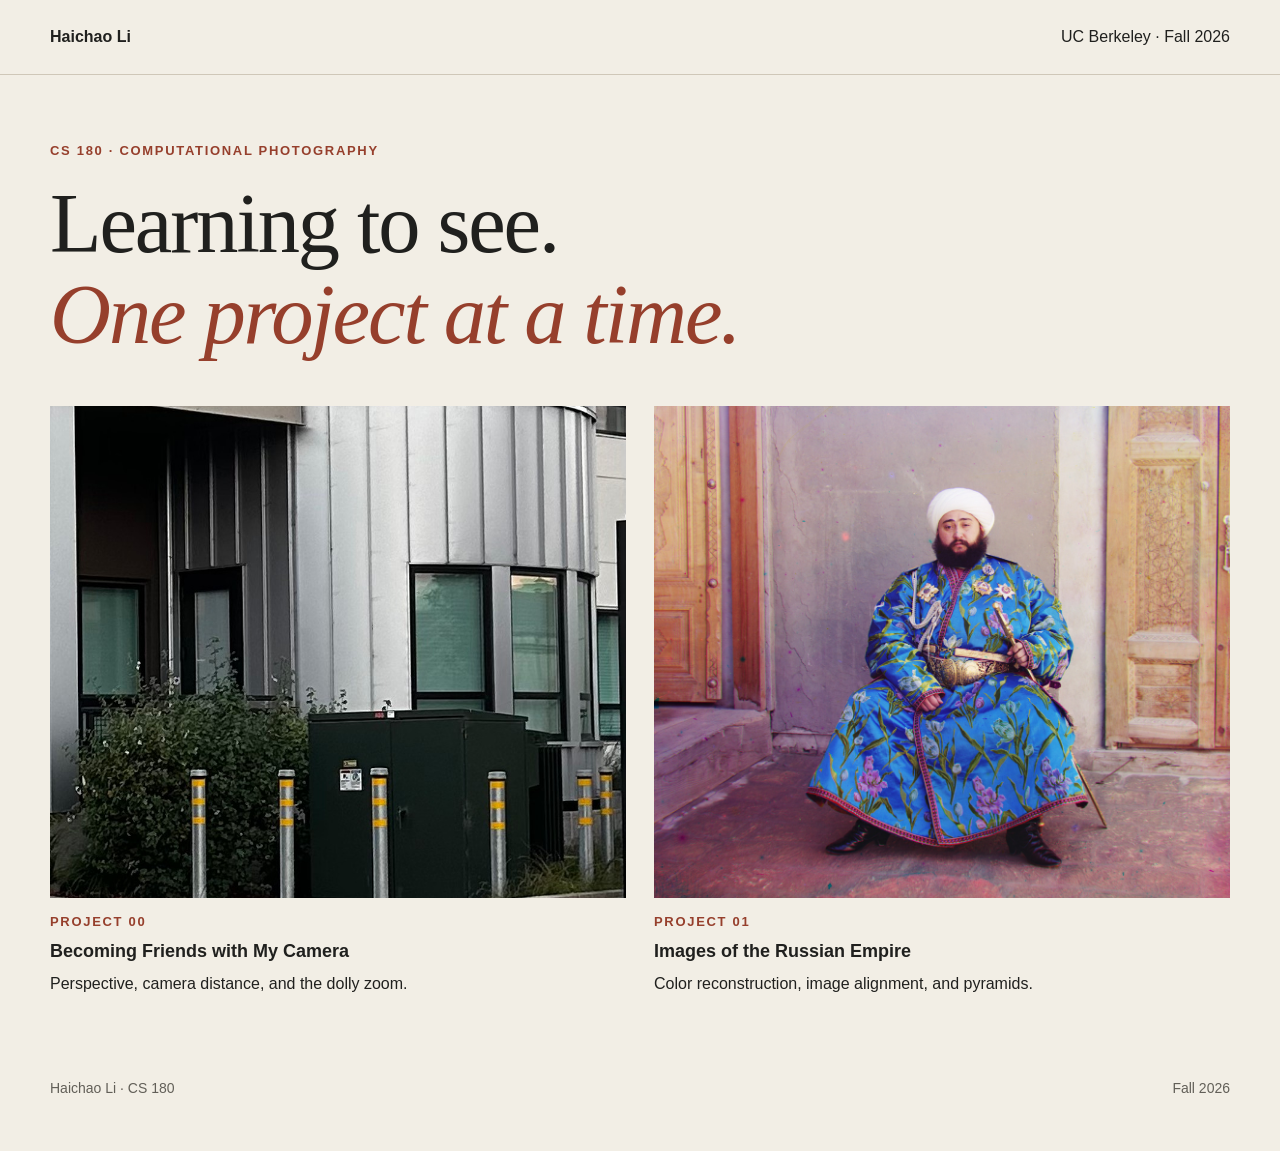
==== docs/index.html @ 75fae9b6 "Create course portfolio and add Project 1 color alignment report" ====
<!doctype html><html lang="en"><head><meta charset="utf-8"><meta name="viewport" content="width=device-width,initial-scale=1"><title>Haichao Li · CS180 Projects</title><meta name="description" content="Computational photography projects for UC Berkeley CS180, Fall 2026."><link rel="stylesheet" href="project1/styles.css"><link rel="icon" href="favicon.svg" type="image/svg+xml"><link rel="canonical" href="https://haichaolihc.github.io/cs180-projects/"></head><body><header><div class="wrap"><span class="brand">Haichao Li</span><span>UC Berkeley · Fall 2026</span></div></header><main class="wrap" style="padding-top:65px"><p class="eyebrow">CS 180 · Computational photography</p><h1>Learning to see.<br><em>One project at a time.</em></h1><div class="gallery" style="margin:45px 0 80px"><figure class="result"><a href="project0/"><img src="project0/assets/architecture-far.jpg" alt="Architectural perspective study" style="object-fit:cover"><figcaption><span class="eyebrow">Project 00</span><span class="name">Becoming Friends with My Camera</span><span>Perspective, camera distance, and the dolly zoom.</span></figcaption></a></figure><figure class="result"><a href="project1/"><img src="project1/images/hero.jpg" alt="Reconstructed portrait of the Emir of Bukhara" style="object-fit:cover"><figcaption><span class="eyebrow">Project 01</span><span class="name">Images of the Russian Empire</span><span>Color reconstruction, image alignment, and pyramids.</span></figcaption></a></figure></div></main><footer class="wrap"><span>Haichao Li · CS 180</span><span>Fall 2026</span></footer></body></html>
---- docs/project1/styles.css ----
@font-face{font-family:Geist;src:url('../fonts/geist-latin.woff2') format('woff2');font-weight:100 900;font-display:swap}
:root{--bg:#f2eee5;--paper:#faf8f2;--ink:#20201e;--muted:#625f58;--line:#cfc7b8;--accent:#963f2c;--serif:'Iowan Old Style','Palatino Linotype',Palatino,Georgia,serif}
*{box-sizing:border-box}html{scroll-behavior:smooth;scroll-padding-top:90px}body{margin:0;background:var(--bg);color:var(--ink);font:16px/1.7 Geist,Arial,sans-serif}a{color:inherit;text-underline-offset:4px}img{display:block;max-width:100%;height:auto}figure{margin:0}button,input{font:inherit}a:focus-visible,input:focus-visible{outline:3px solid var(--accent);outline-offset:5px}.wrap{width:min(1180px,calc(100% - 64px));margin:auto}
header{border-bottom:1px solid var(--line);background:var(--bg)}header .wrap{min-height:74px;display:flex;justify-content:space-between;align-items:center;gap:24px}header a{text-decoration:none;font-size:14px}nav{display:flex;gap:25px;flex-wrap:wrap}.brand{font-weight:600}.eyebrow{font-size:13px;letter-spacing:.13em;text-transform:uppercase;font-weight:600;color:var(--accent)}h1,h2,h3,p{margin-top:0}h1,h2{font-family:var(--serif);font-weight:400;line-height:1.08;letter-spacing:-.025em}h1{font-size:clamp(44px,6.6vw,86px);margin:16px 0 25px}h1 em{font-weight:400;color:var(--accent)}h2{font-size:clamp(33px,4vw,52px);margin-bottom:20px}h3{font-size:21px;font-weight:550;line-height:1.3}.hero{display:grid;grid-template-columns:.94fr 1.06fr;gap:60px;padding:64px 0 48px;align-items:center}.hero p{max-width:500px}.hero .byline{font-size:14px;margin-bottom:0;color:var(--muted)}.hero-image{background:#24231f;padding:12px}.hero-image img{width:100%}.hero-image figcaption{color:#ddd5c8;padding:10px 2px 0;font-size:13px}.stats{display:grid;grid-template-columns:repeat(3,1fr);border-block:1px solid var(--line);margin-bottom:70px;padding:21px 0;gap:30px}.stats strong{font-family:var(--serif);font-size:36px;font-weight:400;display:block;line-height:1.2}.stats span{font-size:14px;color:var(--muted)}
section.report{padding:0 0 74px;margin-bottom:64px;border-bottom:1px solid var(--line)}.section-title{display:grid;grid-template-columns:64px 1fr;gap:18px;margin-bottom:28px}.section-title .number{font-family:var(--serif);color:var(--accent);font-size:26px;padding-top:7px}.measure{max-width:800px}.prose-grid{display:grid;grid-template-columns:1fr 1fr;gap:44px}.formula{padding:20px 25px;background:var(--paper);border-left:2px solid var(--accent);font-family:Georgia,serif;font-size:20px;line-height:1.6;overflow-x:auto;margin:24px 0}.steps{display:grid;grid-template-columns:repeat(4,1fr);gap:22px;margin:32px 0}.step{border-top:1px solid var(--line);padding-top:15px}.step b{display:block;margin:5px 0 9px;font-weight:550}.step p{font-size:15px;color:var(--muted)}.step small{font-size:13px;color:var(--accent)}.gallery{display:grid;grid-template-columns:1fr 1fr;gap:36px 28px}.gallery.three{grid-template-columns:repeat(3,1fr)}.result img{width:100%;background:#292822;aspect-ratio:1.17;object-fit:contain}.result figcaption{padding-top:13px;display:flex;flex-direction:column;gap:3px}.result .name{font-size:18px;font-weight:550}.result .offset{font-size:13px;color:var(--muted);font-family:ui-monospace,SFMono-Regular,Consolas,monospace}.result .note{font-size:14px}.result .fail{color:var(--accent)}.result a{text-decoration:none}.result a:hover .name{text-decoration:underline}.table-wrap{overflow-x:auto;margin:25px 0}table{border-collapse:collapse;width:100%;font-size:14px;text-align:left}th{font-weight:600;padding:11px 10px;border-bottom:1px solid var(--ink);white-space:nowrap}td{padding:10px;border-bottom:1px solid var(--line);vertical-align:top}td.mono{font-family:ui-monospace,SFMono-Regular,Consolas,monospace;white-space:nowrap}.fine{font-size:14px;color:var(--muted)}.callout{padding:22px 26px;background:var(--paper);border-left:3px solid var(--accent);margin:25px 0}.callout p:last-child{margin-bottom:0}.comparison{display:grid;grid-template-columns:1fr 1fr;gap:24px;margin:26px 0}.comparison img{width:100%;aspect-ratio:1.14;object-fit:contain;background:#25241f}.comparison figcaption{font-size:14px;padding-top:10px}.comparison figcaption b{display:block;font-size:16px}.trace{display:grid;grid-template-columns:repeat(5,1fr);gap:15px;margin:28px 0}.trace div{border-top:2px solid var(--line);padding-top:10px}.trace strong{font-size:22px;font-family:var(--serif);font-weight:400}.trace span{display:block;font-size:13px}.source-list{padding-left:22px}.source-list li{padding-bottom:12px}.source-list a{overflow-wrap:anywhere}footer{display:flex;justify-content:space-between;gap:24px;padding:0 0 50px;font-size:14px;color:var(--muted)}.print-url{display:none}.back{color:var(--accent)}.plate-strip{display:grid;grid-template-columns:repeat(3,1fr);gap:16px;margin:24px 0}.plate-strip img{width:100%}.plate-strip figcaption{font-size:14px;padding-top:8px}.detail-pair img{aspect-ratio:1;object-fit:contain}.no-break{break-inside:avoid}
@media(max-width:800px){.wrap{width:calc(100% - 36px)}header .wrap{align-items:flex-start;padding-block:20px;flex-direction:column;gap:15px}nav{gap:16px}.hero{grid-template-columns:1fr;gap:28px;padding-top:38px}.hero-image{max-width:580px}.stats{gap:16px;margin-bottom:50px}.stats strong{font-size:29px}.stats span{font-size:13px}.prose-grid{grid-template-columns:1fr;gap:12px}.gallery.three{grid-template-columns:1fr}.steps{grid-template-columns:1fr 1fr}.section-title{grid-template-columns:35px 1fr;gap:8px}.gallery{gap:26px 16px}.result .name{font-size:16px}.result .offset{font-size:12px}.trace{grid-template-columns:repeat(3,1fr)}section.report{padding-bottom:44px;margin-bottom:44px}footer{flex-direction:column;gap:0}}
@media(max-width:520px){.gallery,.comparison{grid-template-columns:1fr}.stats{grid-template-columns:1fr 1fr 1fr}.stats strong{font-size:26px}.plate-strip{gap:8px}.plate-strip figcaption{font-size:12px}}
@media print{@page{size:A4;margin:15mm 13mm 17mm}html{scroll-behavior:auto}body{font-size:10pt;line-height:1.45;background:white}.wrap{width:100%}header{display:none}.print-url{display:block;font-size:8pt;overflow-wrap:anywhere;color:#555}h1{font-size:38pt}h2{font-size:25pt}h3{font-size:15pt}.eyebrow{font-size:8pt}.hero{padding:12px 0 20px;gap:25px}.hero-image{padding:7px}.hero-image figcaption{font-size:8pt}.hero .byline{font-size:9pt}.stats{margin-bottom:25px;padding:12px 0}.stats strong{font-size:24pt}.stats span{font-size:8pt}.section-title{grid-template-columns:28px 1fr;gap:8px;margin-bottom:12px}.section-title .number{font-size:18pt}section.report{break-before:page;border:0;margin:0;padding:0 0 15px}.measure{max-width:none}.prose-grid{gap:25px}.steps{gap:13px;margin:14px 0}.step p{font-size:9pt}.step small{font-size:8pt}.formula{font-size:13pt;padding:12px;margin:14px 0}.gallery{gap:20px 18px}.gallery.three{grid-template-columns:repeat(3,1fr)}.gallery .result{break-inside:avoid}.gallery .result img{max-height:64mm}.gallery.three .result img{max-height:47mm}.result .name{font-size:11pt}.result .offset,.result .note{font-size:8pt}.result figcaption{padding-top:7px}.table-wrap{overflow:visible}table{font-size:8pt}th,td{padding:6px}thead{display:table-header-group}tr{break-inside:avoid}.fine{font-size:8.5pt}.comparison{gap:16px;margin:15px 0;break-inside:avoid}.comparison img{max-height:71mm}.comparison figcaption{font-size:8.5pt}.comparison figcaption b{font-size:10pt}.callout{padding:13px 16px;margin:16px 0;break-inside:avoid}.trace{gap:10px}.trace strong{font-size:15pt}.trace span{font-size:8pt}.source-list{font-size:9pt}.source-list li{padding-bottom:8px}.plate-strip{margin:15px 0}.plate-strip img{max-height:44mm;object-fit:contain}.plate-strip figcaption{font-size:8pt}.comparison-heading{break-before:page;padding-top:10px}footer{padding:18px 0 0;font-size:8pt}a{text-decoration:none}.no-print{display:none}.detail-pair img{max-height:61mm}h2,h3{break-after:avoid}p{orphans:3;widows:3}}
@media print{.hero{grid-template-columns:.94fr 1.06fr}.prose-grid{grid-template-columns:1fr 1fr}.steps{grid-template-columns:repeat(4,1fr)}.trace{grid-template-columns:repeat(5,1fr)}.gallery .result img{max-height:58mm}table{font-size:7.8pt}th,td{padding:4px 6px}.table-wrap{margin:15px 0}section[id="04"] .gallery{grid-template-columns:repeat(3,1fr)}section[id="04"] .gallery .result img{max-height:48mm}.stats{gap:15px}footer{display:none}}
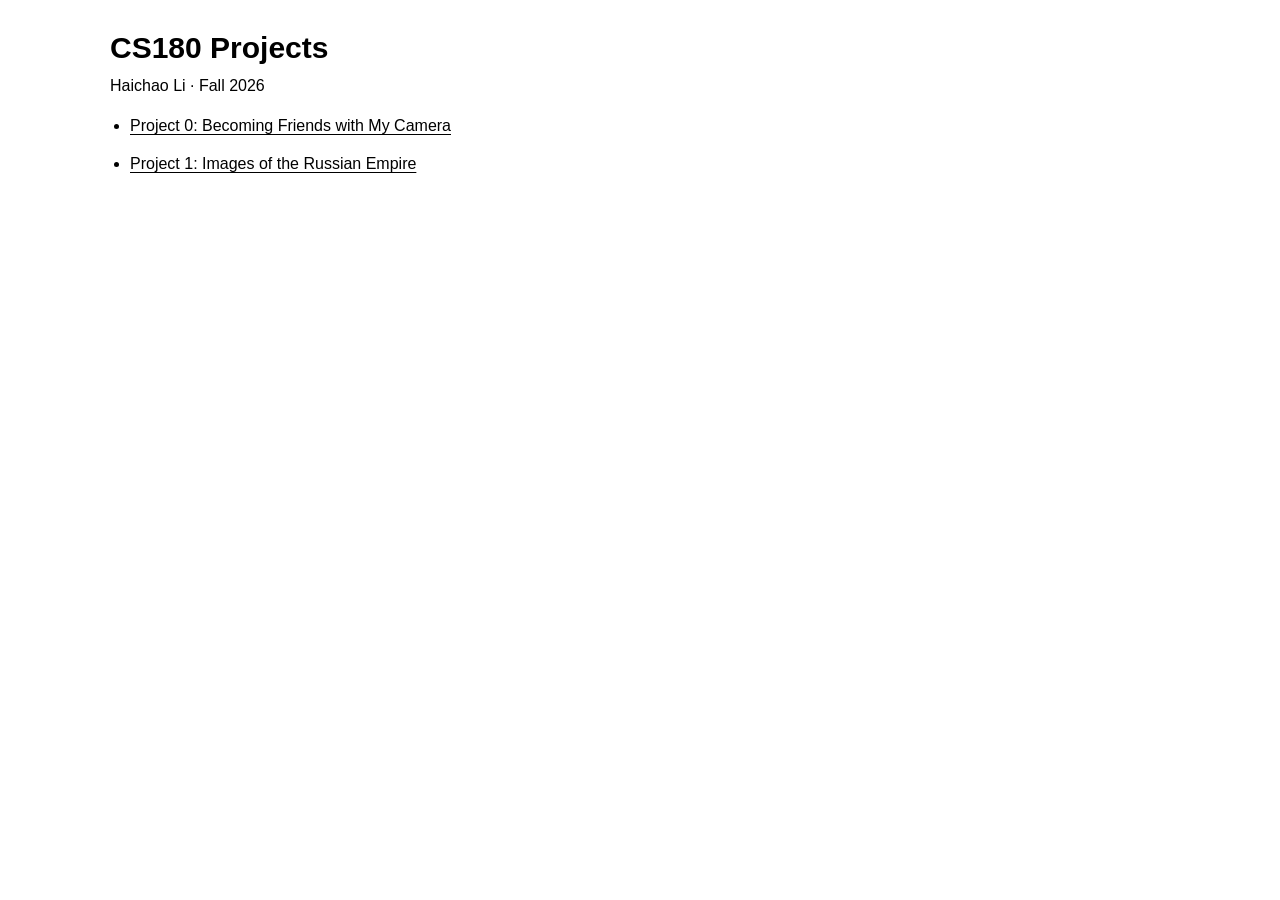
==== commit 4bd0c8c5: "Simplify Project 1 report and remove optional extensions" ====
--- a/docs/index.html
+++ b/docs/index.html
@@ -1 +1 @@
-<!doctype html><html lang="en"><head><meta charset="utf-8"><meta name="viewport" content="width=device-width,initial-scale=1"><title>Haichao Li · CS180 Projects</title><meta name="description" content="Computational photography projects for UC Berkeley CS180, Fall 2026."><link rel="stylesheet" href="project1/styles.css"><link rel="icon" href="favicon.svg" type="image/svg+xml"><link rel="canonical" href="https://haichaolihc.github.io/cs180-projects/"></head><body><header><div class="wrap"><span class="brand">Haichao Li</span><span>UC Berkeley · Fall 2026</span></div></header><main class="wrap" style="padding-top:65px"><p class="eyebrow">CS 180 · Computational photography</p><h1>Learning to see.<br><em>One project at a time.</em></h1><div class="gallery" style="margin:45px 0 80px"><figure class="result"><a href="project0/"><img src="project0/assets/architecture-far.jpg" alt="Architectural perspective study" style="object-fit:cover"><figcaption><span class="eyebrow">Project 00</span><span class="name">Becoming Friends with My Camera</span><span>Perspective, camera distance, and the dolly zoom.</span></figcaption></a></figure><figure class="result"><a href="project1/"><img src="project1/images/hero.jpg" alt="Reconstructed portrait of the Emir of Bukhara" style="object-fit:cover"><figcaption><span class="eyebrow">Project 01</span><span class="name">Images of the Russian Empire</span><span>Color reconstruction, image alignment, and pyramids.</span></figcaption></a></figure></div></main><footer class="wrap"><span>Haichao Li · CS 180</span><span>Fall 2026</span></footer></body></html>+<!doctype html><html lang="en"><head><meta charset="utf-8"><meta name="viewport" content="width=device-width,initial-scale=1"><title>Haichao Li · CS180</title><link rel="stylesheet" href="project1/styles.css"><link rel="icon" href="favicon.svg" type="image/svg+xml"><link rel="canonical" href="https://haichaolihc.github.io/cs180-projects/"></head><body><main><h1>CS180 Projects</h1><p>Haichao Li · Fall 2026</p><ul class="project-list"><li><a href="project0/">Project 0: Becoming Friends with My Camera</a></li><li><a href="project1/">Project 1: Images of the Russian Empire</a></li></ul></main></body></html>
--- a/docs/project1/styles.css
+++ b/docs/project1/styles.css
@@ -1,9 +1,4 @@
-@font-face{font-family:Geist;src:url('../fonts/geist-latin.woff2') format('woff2');font-weight:100 900;font-display:swap}
-:root{--bg:#f2eee5;--paper:#faf8f2;--ink:#20201e;--muted:#625f58;--line:#cfc7b8;--accent:#963f2c;--serif:'Iowan Old Style','Palatino Linotype',Palatino,Georgia,serif}
-*{box-sizing:border-box}html{scroll-behavior:smooth;scroll-padding-top:90px}body{margin:0;background:var(--bg);color:var(--ink);font:16px/1.7 Geist,Arial,sans-serif}a{color:inherit;text-underline-offset:4px}img{display:block;max-width:100%;height:auto}figure{margin:0}button,input{font:inherit}a:focus-visible,input:focus-visible{outline:3px solid var(--accent);outline-offset:5px}.wrap{width:min(1180px,calc(100% - 64px));margin:auto}
-header{border-bottom:1px solid var(--line);background:var(--bg)}header .wrap{min-height:74px;display:flex;justify-content:space-between;align-items:center;gap:24px}header a{text-decoration:none;font-size:14px}nav{display:flex;gap:25px;flex-wrap:wrap}.brand{font-weight:600}.eyebrow{font-size:13px;letter-spacing:.13em;text-transform:uppercase;font-weight:600;color:var(--accent)}h1,h2,h3,p{margin-top:0}h1,h2{font-family:var(--serif);font-weight:400;line-height:1.08;letter-spacing:-.025em}h1{font-size:clamp(44px,6.6vw,86px);margin:16px 0 25px}h1 em{font-weight:400;color:var(--accent)}h2{font-size:clamp(33px,4vw,52px);margin-bottom:20px}h3{font-size:21px;font-weight:550;line-height:1.3}.hero{display:grid;grid-template-columns:.94fr 1.06fr;gap:60px;padding:64px 0 48px;align-items:center}.hero p{max-width:500px}.hero .byline{font-size:14px;margin-bottom:0;color:var(--muted)}.hero-image{background:#24231f;padding:12px}.hero-image img{width:100%}.hero-image figcaption{color:#ddd5c8;padding:10px 2px 0;font-size:13px}.stats{display:grid;grid-template-columns:repeat(3,1fr);border-block:1px solid var(--line);margin-bottom:70px;padding:21px 0;gap:30px}.stats strong{font-family:var(--serif);font-size:36px;font-weight:400;display:block;line-height:1.2}.stats span{font-size:14px;color:var(--muted)}
-section.report{padding:0 0 74px;margin-bottom:64px;border-bottom:1px solid var(--line)}.section-title{display:grid;grid-template-columns:64px 1fr;gap:18px;margin-bottom:28px}.section-title .number{font-family:var(--serif);color:var(--accent);font-size:26px;padding-top:7px}.measure{max-width:800px}.prose-grid{display:grid;grid-template-columns:1fr 1fr;gap:44px}.formula{padding:20px 25px;background:var(--paper);border-left:2px solid var(--accent);font-family:Georgia,serif;font-size:20px;line-height:1.6;overflow-x:auto;margin:24px 0}.steps{display:grid;grid-template-columns:repeat(4,1fr);gap:22px;margin:32px 0}.step{border-top:1px solid var(--line);padding-top:15px}.step b{display:block;margin:5px 0 9px;font-weight:550}.step p{font-size:15px;color:var(--muted)}.step small{font-size:13px;color:var(--accent)}.gallery{display:grid;grid-template-columns:1fr 1fr;gap:36px 28px}.gallery.three{grid-template-columns:repeat(3,1fr)}.result img{width:100%;background:#292822;aspect-ratio:1.17;object-fit:contain}.result figcaption{padding-top:13px;display:flex;flex-direction:column;gap:3px}.result .name{font-size:18px;font-weight:550}.result .offset{font-size:13px;color:var(--muted);font-family:ui-monospace,SFMono-Regular,Consolas,monospace}.result .note{font-size:14px}.result .fail{color:var(--accent)}.result a{text-decoration:none}.result a:hover .name{text-decoration:underline}.table-wrap{overflow-x:auto;margin:25px 0}table{border-collapse:collapse;width:100%;font-size:14px;text-align:left}th{font-weight:600;padding:11px 10px;border-bottom:1px solid var(--ink);white-space:nowrap}td{padding:10px;border-bottom:1px solid var(--line);vertical-align:top}td.mono{font-family:ui-monospace,SFMono-Regular,Consolas,monospace;white-space:nowrap}.fine{font-size:14px;color:var(--muted)}.callout{padding:22px 26px;background:var(--paper);border-left:3px solid var(--accent);margin:25px 0}.callout p:last-child{margin-bottom:0}.comparison{display:grid;grid-template-columns:1fr 1fr;gap:24px;margin:26px 0}.comparison img{width:100%;aspect-ratio:1.14;object-fit:contain;background:#25241f}.comparison figcaption{font-size:14px;padding-top:10px}.comparison figcaption b{display:block;font-size:16px}.trace{display:grid;grid-template-columns:repeat(5,1fr);gap:15px;margin:28px 0}.trace div{border-top:2px solid var(--line);padding-top:10px}.trace strong{font-size:22px;font-family:var(--serif);font-weight:400}.trace span{display:block;font-size:13px}.source-list{padding-left:22px}.source-list li{padding-bottom:12px}.source-list a{overflow-wrap:anywhere}footer{display:flex;justify-content:space-between;gap:24px;padding:0 0 50px;font-size:14px;color:var(--muted)}.print-url{display:none}.back{color:var(--accent)}.plate-strip{display:grid;grid-template-columns:repeat(3,1fr);gap:16px;margin:24px 0}.plate-strip img{width:100%}.plate-strip figcaption{font-size:14px;padding-top:8px}.detail-pair img{aspect-ratio:1;object-fit:contain}.no-break{break-inside:avoid}
-@media(max-width:800px){.wrap{width:calc(100% - 36px)}header .wrap{align-items:flex-start;padding-block:20px;flex-direction:column;gap:15px}nav{gap:16px}.hero{grid-template-columns:1fr;gap:28px;padding-top:38px}.hero-image{max-width:580px}.stats{gap:16px;margin-bottom:50px}.stats strong{font-size:29px}.stats span{font-size:13px}.prose-grid{grid-template-columns:1fr;gap:12px}.gallery.three{grid-template-columns:1fr}.steps{grid-template-columns:1fr 1fr}.section-title{grid-template-columns:35px 1fr;gap:8px}.gallery{gap:26px 16px}.result .name{font-size:16px}.result .offset{font-size:12px}.trace{grid-template-columns:repeat(3,1fr)}section.report{padding-bottom:44px;margin-bottom:44px}footer{flex-direction:column;gap:0}}
-@media(max-width:520px){.gallery,.comparison{grid-template-columns:1fr}.stats{grid-template-columns:1fr 1fr 1fr}.stats strong{font-size:26px}.plate-strip{gap:8px}.plate-strip figcaption{font-size:12px}}
-@media print{@page{size:A4;margin:15mm 13mm 17mm}html{scroll-behavior:auto}body{font-size:10pt;line-height:1.45;background:white}.wrap{width:100%}header{display:none}.print-url{display:block;font-size:8pt;overflow-wrap:anywhere;color:#555}h1{font-size:38pt}h2{font-size:25pt}h3{font-size:15pt}.eyebrow{font-size:8pt}.hero{padding:12px 0 20px;gap:25px}.hero-image{padding:7px}.hero-image figcaption{font-size:8pt}.hero .byline{font-size:9pt}.stats{margin-bottom:25px;padding:12px 0}.stats strong{font-size:24pt}.stats span{font-size:8pt}.section-title{grid-template-columns:28px 1fr;gap:8px;margin-bottom:12px}.section-title .number{font-size:18pt}section.report{break-before:page;border:0;margin:0;padding:0 0 15px}.measure{max-width:none}.prose-grid{gap:25px}.steps{gap:13px;margin:14px 0}.step p{font-size:9pt}.step small{font-size:8pt}.formula{font-size:13pt;padding:12px;margin:14px 0}.gallery{gap:20px 18px}.gallery.three{grid-template-columns:repeat(3,1fr)}.gallery .result{break-inside:avoid}.gallery .result img{max-height:64mm}.gallery.three .result img{max-height:47mm}.result .name{font-size:11pt}.result .offset,.result .note{font-size:8pt}.result figcaption{padding-top:7px}.table-wrap{overflow:visible}table{font-size:8pt}th,td{padding:6px}thead{display:table-header-group}tr{break-inside:avoid}.fine{font-size:8.5pt}.comparison{gap:16px;margin:15px 0;break-inside:avoid}.comparison img{max-height:71mm}.comparison figcaption{font-size:8.5pt}.comparison figcaption b{font-size:10pt}.callout{padding:13px 16px;margin:16px 0;break-inside:avoid}.trace{gap:10px}.trace strong{font-size:15pt}.trace span{font-size:8pt}.source-list{font-size:9pt}.source-list li{padding-bottom:8px}.plate-strip{margin:15px 0}.plate-strip img{max-height:44mm;object-fit:contain}.plate-strip figcaption{font-size:8pt}.comparison-heading{break-before:page;padding-top:10px}footer{padding:18px 0 0;font-size:8pt}a{text-decoration:none}.no-print{display:none}.detail-pair img{max-height:61mm}h2,h3{break-after:avoid}p{orphans:3;widows:3}}
-@media print{.hero{grid-template-columns:.94fr 1.06fr}.prose-grid{grid-template-columns:1fr 1fr}.steps{grid-template-columns:repeat(4,1fr)}.trace{grid-template-columns:repeat(5,1fr)}.gallery .result img{max-height:58mm}table{font-size:7.8pt}th,td{padding:4px 6px}.table-wrap{margin:15px 0}section[id="04"] .gallery{grid-template-columns:repeat(3,1fr)}section[id="04"] .gallery .result img{max-height:48mm}.stats{gap:15px}footer{display:none}}
+*{box-sizing:border-box}html{scroll-behavior:smooth}body{margin:0;background:#fff;color:#000;font:16px/1.5 Arial,Helvetica,sans-serif}main{width:min(1060px,calc(100% - 40px));margin:30px auto 45px}a{color:#000;text-underline-offset:3px}a:focus-visible{outline:2px solid #000;outline-offset:4px}h1{font-size:30px;line-height:1.2;margin:18px 0 8px}h2{font-size:21px;line-height:1.25;margin:30px 0 12px}h3{font-size:17px;margin:18px 0 7px}p{margin:0 0 12px}.byline,nav{font-size:14px}.method{max-width:940px}.equation{font-family:Georgia,'Times New Roman',serif;font-size:18px;line-height:1.5;margin:10px 0;overflow-wrap:anywhere}.gallery{display:grid;grid-template-columns:repeat(3,minmax(0,1fr));gap:22px 18px}figure{margin:0;min-width:0;break-inside:avoid}figure img{display:block;width:100%;height:auto;aspect-ratio:1.17;object-fit:contain;background:#fff}figcaption{padding-top:7px;font-size:14px;line-height:1.45}figcaption strong{display:block;font-weight:600}figcaption span{display:block}.offset{font-variant-numeric:tabular-nums}.source{font-size:13px}.note{font-size:14px}.failure{font-weight:600}.print-url{display:none}footer{border-top:1px solid #000;margin-top:26px;padding-top:12px;font-size:13px}footer p{margin:0 0 6px}.project-list{padding-left:20px}.project-list li{margin:14px 0}
+@media screen and (max-width:720px){main{width:calc(100% - 30px);margin-top:20px}h1{font-size:26px}.gallery{grid-template-columns:repeat(2,minmax(0,1fr));gap:20px 14px}figcaption{font-size:13px}}
+@media screen and (max-width:440px){.gallery{grid-template-columns:1fr}figure{max-width:480px}figcaption{font-size:14px}}
+@media print{@page{size:A4;margin:13mm 12mm 15mm}html{scroll-behavior:auto}body{font-size:9.5pt;line-height:1.35}main{width:100%;margin:0}nav{display:none}h1{font-size:20pt;margin:0 0 5px}h2{font-size:14pt;margin:16px 0 9px;break-after:avoid}h3{font-size:10.5pt;margin:11px 0 5px;break-after:avoid}.byline{font-size:8.5pt;margin-bottom:12px}p{margin:0 0 7px;orphans:3;widows:3}.equation{font-size:11pt;margin:8px 0}.gallery{grid-template-columns:repeat(3,minmax(0,1fr));gap:14px 12px}figure img{aspect-ratio:1.17;height:auto}figure{break-inside:avoid}figcaption{font-size:8.5pt;padding-top:5px}.source{font-size:8pt}.note{font-size:9pt}footer{font-size:8pt;margin-top:15px;padding-top:8px;break-inside:avoid}footer p{margin-bottom:4px}a{text-decoration:none}#provided{break-before:page}#provided .gallery{row-gap:15px}.print-url{display:none}}
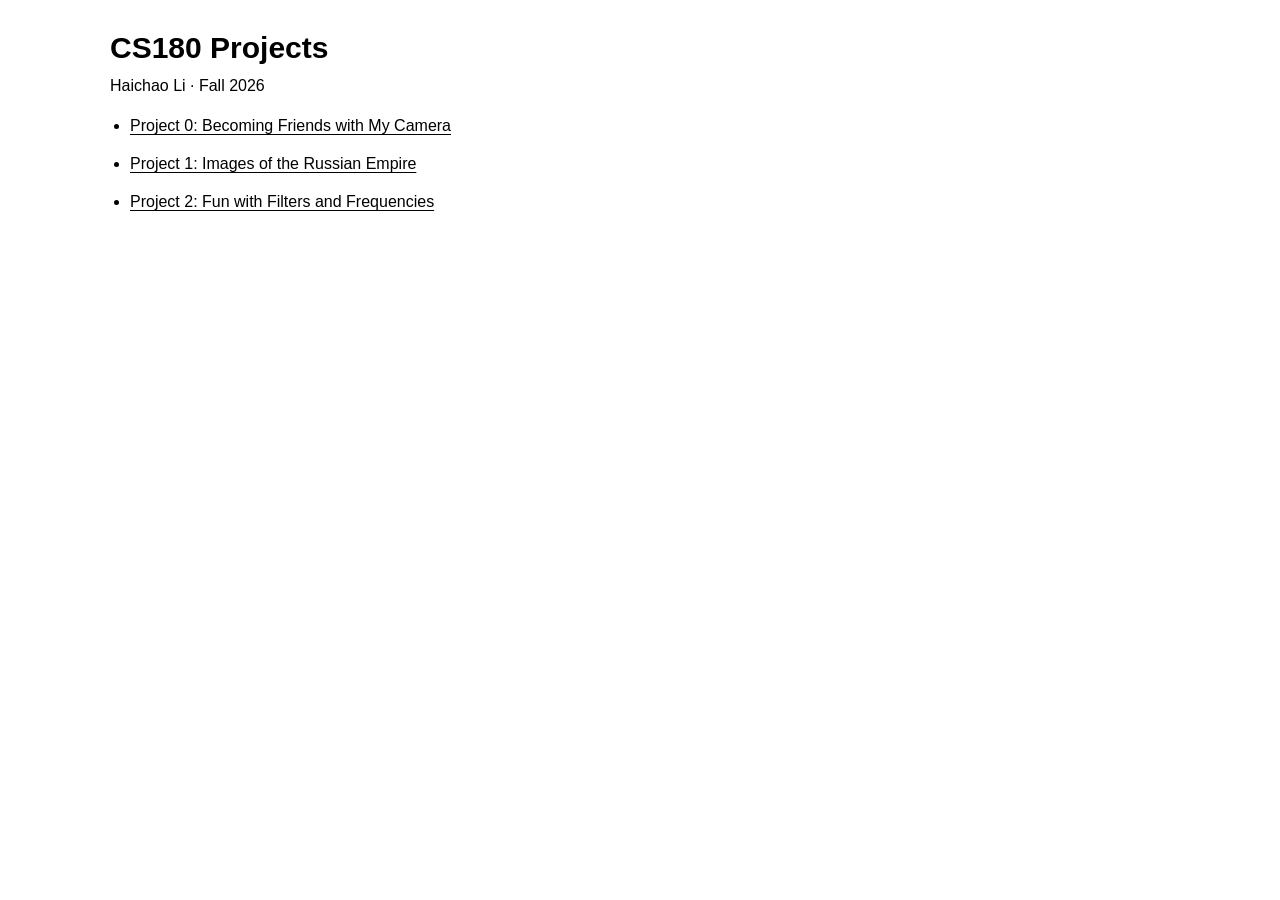
==== commit 64227ff9: "Add Project 2 report with minimal portfolio styling" ====
--- a/docs/index.html
+++ b/docs/index.html
@@ -1 +1 @@
-<!doctype html><html lang="en"><head><meta charset="utf-8"><meta name="viewport" content="width=device-width,initial-scale=1"><title>Haichao Li · CS180</title><link rel="stylesheet" href="project1/styles.css"><link rel="icon" href="favicon.svg" type="image/svg+xml"><link rel="canonical" href="https://haichaolihc.github.io/cs180-projects/"></head><body><main><h1>CS180 Projects</h1><p>Haichao Li · Fall 2026</p><ul class="project-list"><li><a href="project0/">Project 0: Becoming Friends with My Camera</a></li><li><a href="project1/">Project 1: Images of the Russian Empire</a></li></ul></main></body></html>+<!doctype html><html lang="en"><head><meta charset="utf-8"><meta name="viewport" content="width=device-width,initial-scale=1"><title>Haichao Li · CS180</title><link rel="stylesheet" href="project1/styles.css"><link rel="icon" href="favicon.svg" type="image/svg+xml"><link rel="canonical" href="https://haichaolihc.github.io/cs180-projects/"></head><body><main><h1>CS180 Projects</h1><p>Haichao Li · Fall 2026</p><ul class="project-list"><li><a href="project0/">Project 0: Becoming Friends with My Camera</a></li><li><a href="project1/">Project 1: Images of the Russian Empire</a></li><li><a href="project2/">Project 2: Fun with Filters and Frequencies</a></li></ul></main></body></html>
--- a/docs/project1/styles.css
+++ b/docs/project1/styles.css
@@ -2,3 +2,6 @@
 @media screen and (max-width:720px){main{width:calc(100% - 30px);margin-top:20px}h1{font-size:26px}.gallery{grid-template-columns:repeat(2,minmax(0,1fr));gap:20px 14px}figcaption{font-size:13px}}
 @media screen and (max-width:440px){.gallery{grid-template-columns:1fr}figure{max-width:480px}figcaption{font-size:14px}}
 @media print{@page{size:A4;margin:13mm 12mm 15mm}html{scroll-behavior:auto}body{font-size:9.5pt;line-height:1.35}main{width:100%;margin:0}nav{display:none}h1{font-size:20pt;margin:0 0 5px}h2{font-size:14pt;margin:16px 0 9px;break-after:avoid}h3{font-size:10.5pt;margin:11px 0 5px;break-after:avoid}.byline{font-size:8.5pt;margin-bottom:12px}p{margin:0 0 7px;orphans:3;widows:3}.equation{font-size:11pt;margin:8px 0}.gallery{grid-template-columns:repeat(3,minmax(0,1fr));gap:14px 12px}figure img{aspect-ratio:1.17;height:auto}figure{break-inside:avoid}figcaption{font-size:8.5pt;padding-top:5px}.source{font-size:8pt}.note{font-size:9pt}footer{font-size:8pt;margin-top:15px;padding-top:8px;break-inside:avoid}footer p{margin-bottom:4px}a{text-decoration:none}#provided{break-before:page}#provided .gallery{row-gap:15px}.print-url{display:none}}
+.comparison{display:grid;grid-template-columns:repeat(2,minmax(0,1fr));gap:18px;margin:12px 0}.comparison figure{max-width:none}.comparison img{aspect-ratio:auto}#bells .note{margin-top:8px}#edges{scroll-margin-top:20px}
+@media screen and (max-width:540px){.comparison{grid-template-columns:1fr}}
+@media print{#bells{break-before:page}#bells h2{margin-top:0}#bells h3{margin:12px 0 6px}.comparison{gap:12px;margin:9px 0;break-inside:avoid}.comparison img{height:62mm;width:100%;object-fit:contain}#bells .note{font-size:8.5pt;margin-top:6px}}
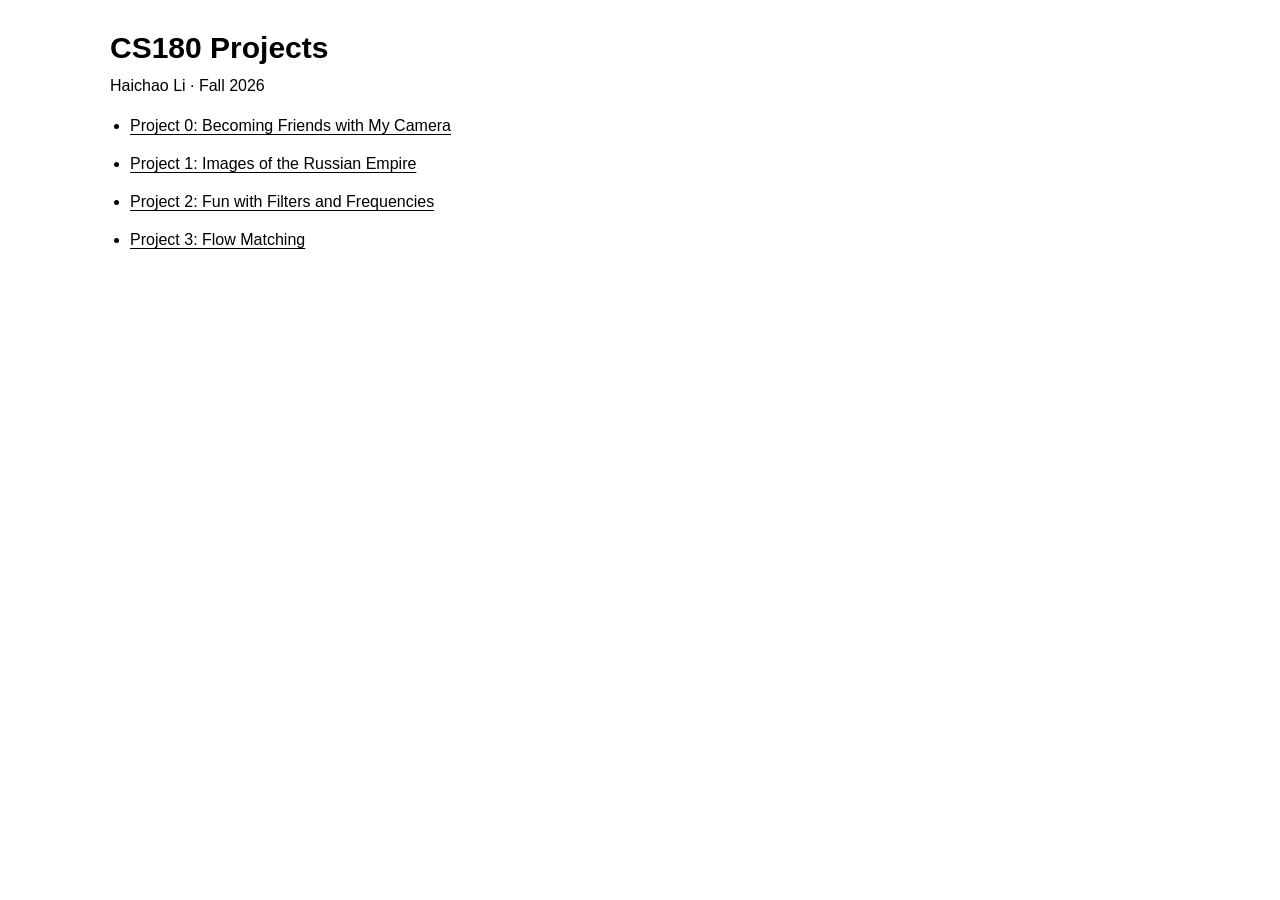
==== commit e14d6a95: "Publish Project 3 flow matching report" ====
--- a/docs/index.html
+++ b/docs/index.html
@@ -1 +1 @@
-<!doctype html><html lang="en"><head><meta charset="utf-8"><meta name="viewport" content="width=device-width,initial-scale=1"><title>Haichao Li · CS180</title><link rel="stylesheet" href="project1/styles.css"><link rel="icon" href="favicon.svg" type="image/svg+xml"><link rel="canonical" href="https://haichaolihc.github.io/cs180-projects/"></head><body><main><h1>CS180 Projects</h1><p>Haichao Li · Fall 2026</p><ul class="project-list"><li><a href="project0/">Project 0: Becoming Friends with My Camera</a></li><li><a href="project1/">Project 1: Images of the Russian Empire</a></li><li><a href="project2/">Project 2: Fun with Filters and Frequencies</a></li></ul></main></body></html>+<!doctype html><html lang="en"><head><meta charset="utf-8"><meta name="viewport" content="width=device-width,initial-scale=1"><title>Haichao Li · CS180</title><link rel="stylesheet" href="project1/styles.css"><link rel="icon" href="favicon.svg" type="image/svg+xml"><link rel="canonical" href="https://haichaolihc.github.io/cs180-projects/"></head><body><main><h1>CS180 Projects</h1><p>Haichao Li · Fall 2026</p><ul class="project-list"><li><a href="project0/">Project 0: Becoming Friends with My Camera</a></li><li><a href="project1/">Project 1: Images of the Russian Empire</a></li><li><a href="project2/">Project 2: Fun with Filters and Frequencies</a></li><li><a href="project3/">Project 3: Flow Matching</a></li></ul></main></body></html>
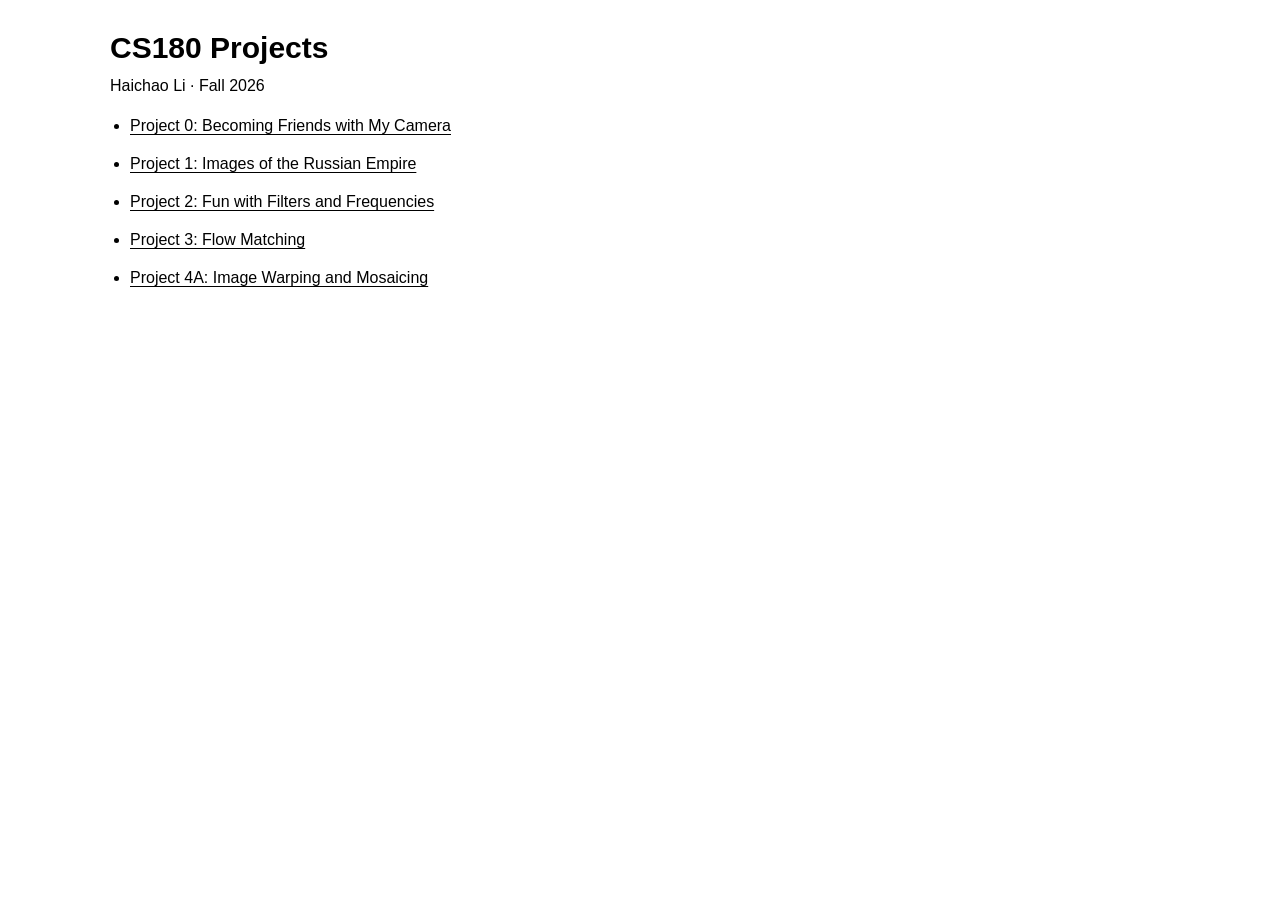
==== commit fc7edf32: "Publish Project 4A image warping and mosaicing report" ====
--- a/docs/index.html
+++ b/docs/index.html
@@ -1 +1 @@
-<!doctype html><html lang="en"><head><meta charset="utf-8"><meta name="viewport" content="width=device-width,initial-scale=1"><title>Haichao Li · CS180</title><link rel="stylesheet" href="project1/styles.css"><link rel="icon" href="favicon.svg" type="image/svg+xml"><link rel="canonical" href="https://haichaolihc.github.io/cs180-projects/"></head><body><main><h1>CS180 Projects</h1><p>Haichao Li · Fall 2026</p><ul class="project-list"><li><a href="project0/">Project 0: Becoming Friends with My Camera</a></li><li><a href="project1/">Project 1: Images of the Russian Empire</a></li><li><a href="project2/">Project 2: Fun with Filters and Frequencies</a></li><li><a href="project3/">Project 3: Flow Matching</a></li></ul></main></body></html>+<!doctype html><html lang="en"><head><meta charset="utf-8"><meta name="viewport" content="width=device-width,initial-scale=1"><title>Haichao Li · CS180</title><link rel="stylesheet" href="project1/styles.css"><link rel="icon" href="favicon.svg" type="image/svg+xml"><link rel="canonical" href="https://haichaolihc.github.io/cs180-projects/"></head><body><main><h1>CS180 Projects</h1><p>Haichao Li · Fall 2026</p><ul class="project-list"><li><a href="project0/">Project 0: Becoming Friends with My Camera</a></li><li><a href="project1/">Project 1: Images of the Russian Empire</a></li><li><a href="project2/">Project 2: Fun with Filters and Frequencies</a></li><li><a href="project3/">Project 3: Flow Matching</a></li><li><a href="project4/">Project 4A: Image Warping and Mosaicing</a></li></ul></main></body></html>
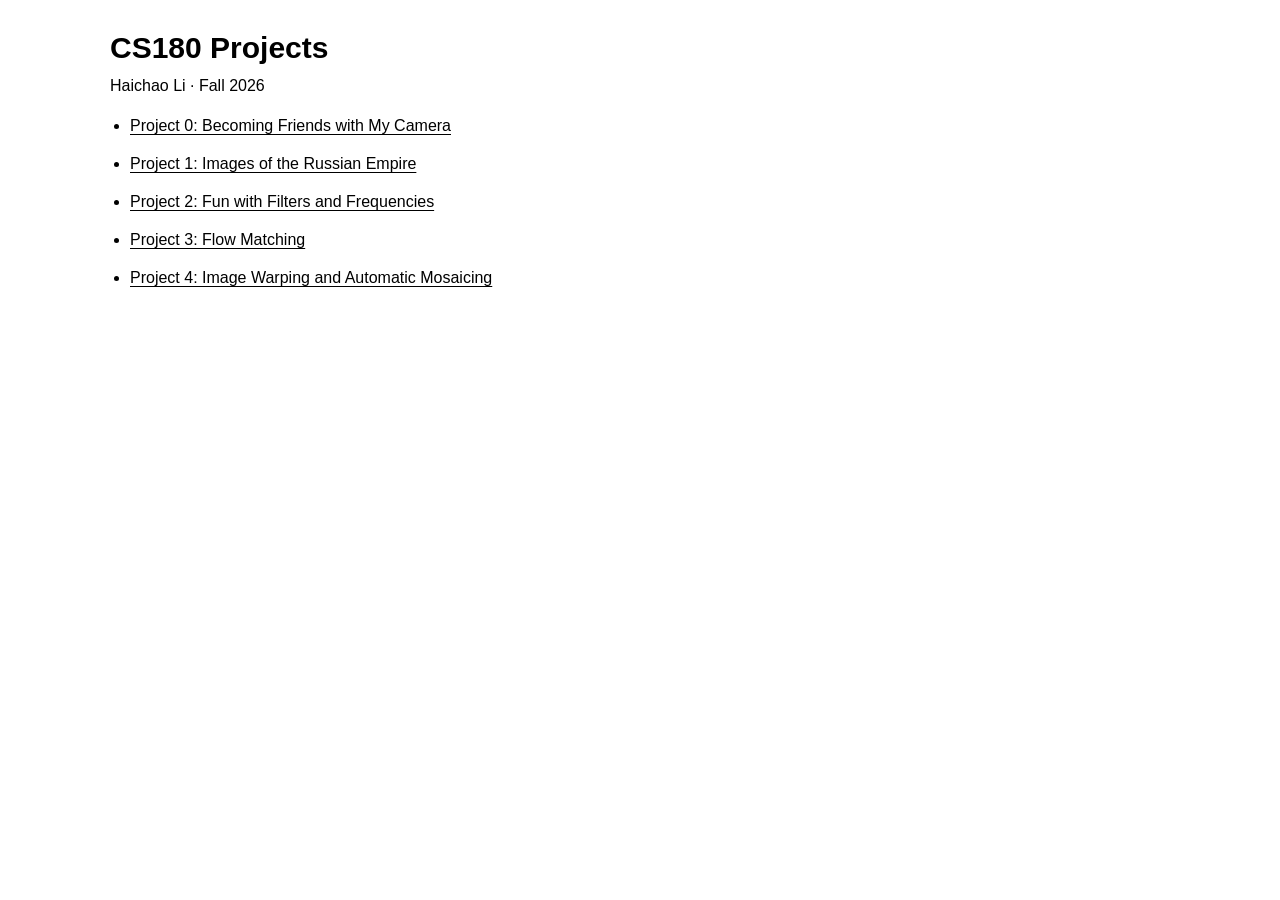
==== commit 78c4f8f9: "Complete Project 4B automatic feature matching and mosaics" ====
--- a/docs/index.html
+++ b/docs/index.html
@@ -1 +1 @@
-<!doctype html><html lang="en"><head><meta charset="utf-8"><meta name="viewport" content="width=device-width,initial-scale=1"><title>Haichao Li · CS180</title><link rel="stylesheet" href="project1/styles.css"><link rel="icon" href="favicon.svg" type="image/svg+xml"><link rel="canonical" href="https://haichaolihc.github.io/cs180-projects/"></head><body><main><h1>CS180 Projects</h1><p>Haichao Li · Fall 2026</p><ul class="project-list"><li><a href="project0/">Project 0: Becoming Friends with My Camera</a></li><li><a href="project1/">Project 1: Images of the Russian Empire</a></li><li><a href="project2/">Project 2: Fun with Filters and Frequencies</a></li><li><a href="project3/">Project 3: Flow Matching</a></li><li><a href="project4/">Project 4A: Image Warping and Mosaicing</a></li></ul></main></body></html>+<!doctype html><html lang="en"><head><meta charset="utf-8"><meta name="viewport" content="width=device-width,initial-scale=1"><title>Haichao Li · CS180</title><link rel="stylesheet" href="project1/styles.css"><link rel="icon" href="favicon.svg" type="image/svg+xml"><link rel="canonical" href="https://haichaolihc.github.io/cs180-projects/"></head><body><main><h1>CS180 Projects</h1><p>Haichao Li · Fall 2026</p><ul class="project-list"><li><a href="project0/">Project 0: Becoming Friends with My Camera</a></li><li><a href="project1/">Project 1: Images of the Russian Empire</a></li><li><a href="project2/">Project 2: Fun with Filters and Frequencies</a></li><li><a href="project3/">Project 3: Flow Matching</a></li><li><a href="project4/">Project 4: Image Warping and Automatic Mosaicing</a></li></ul></main></body></html>
